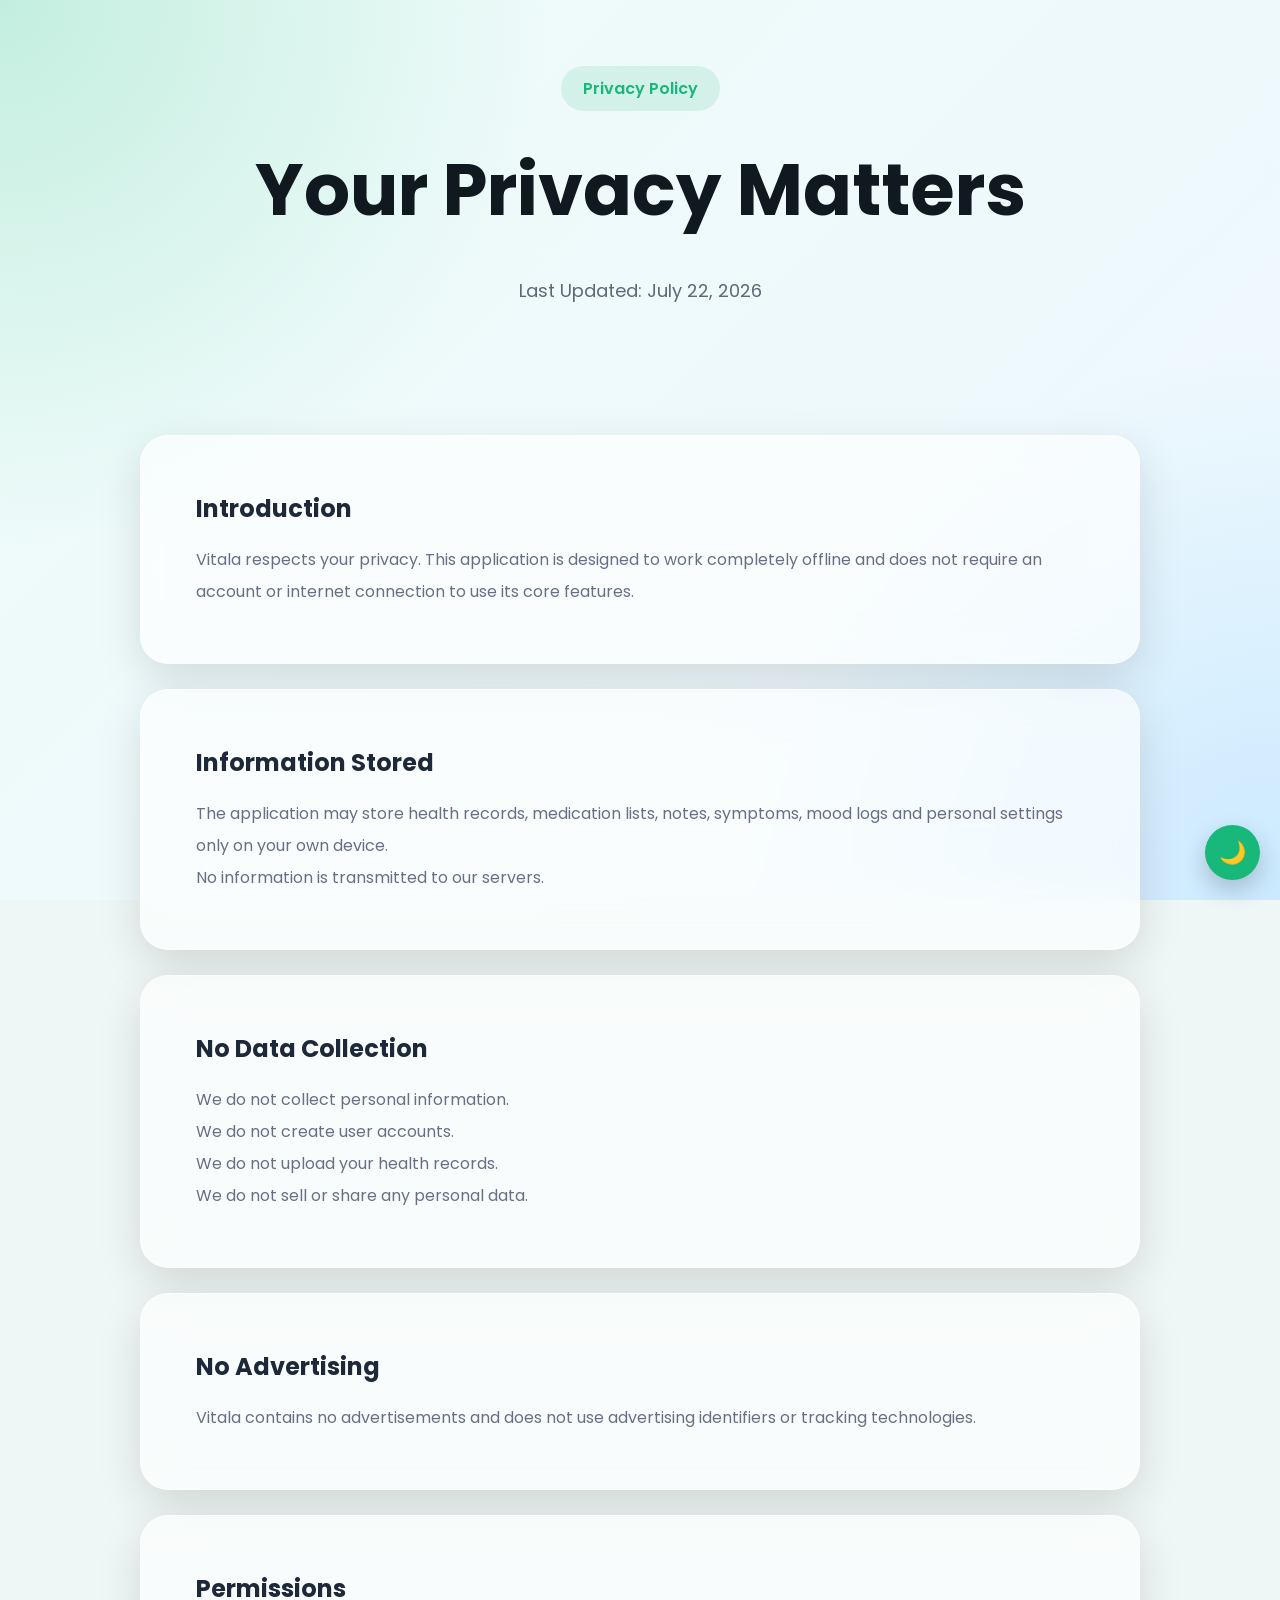
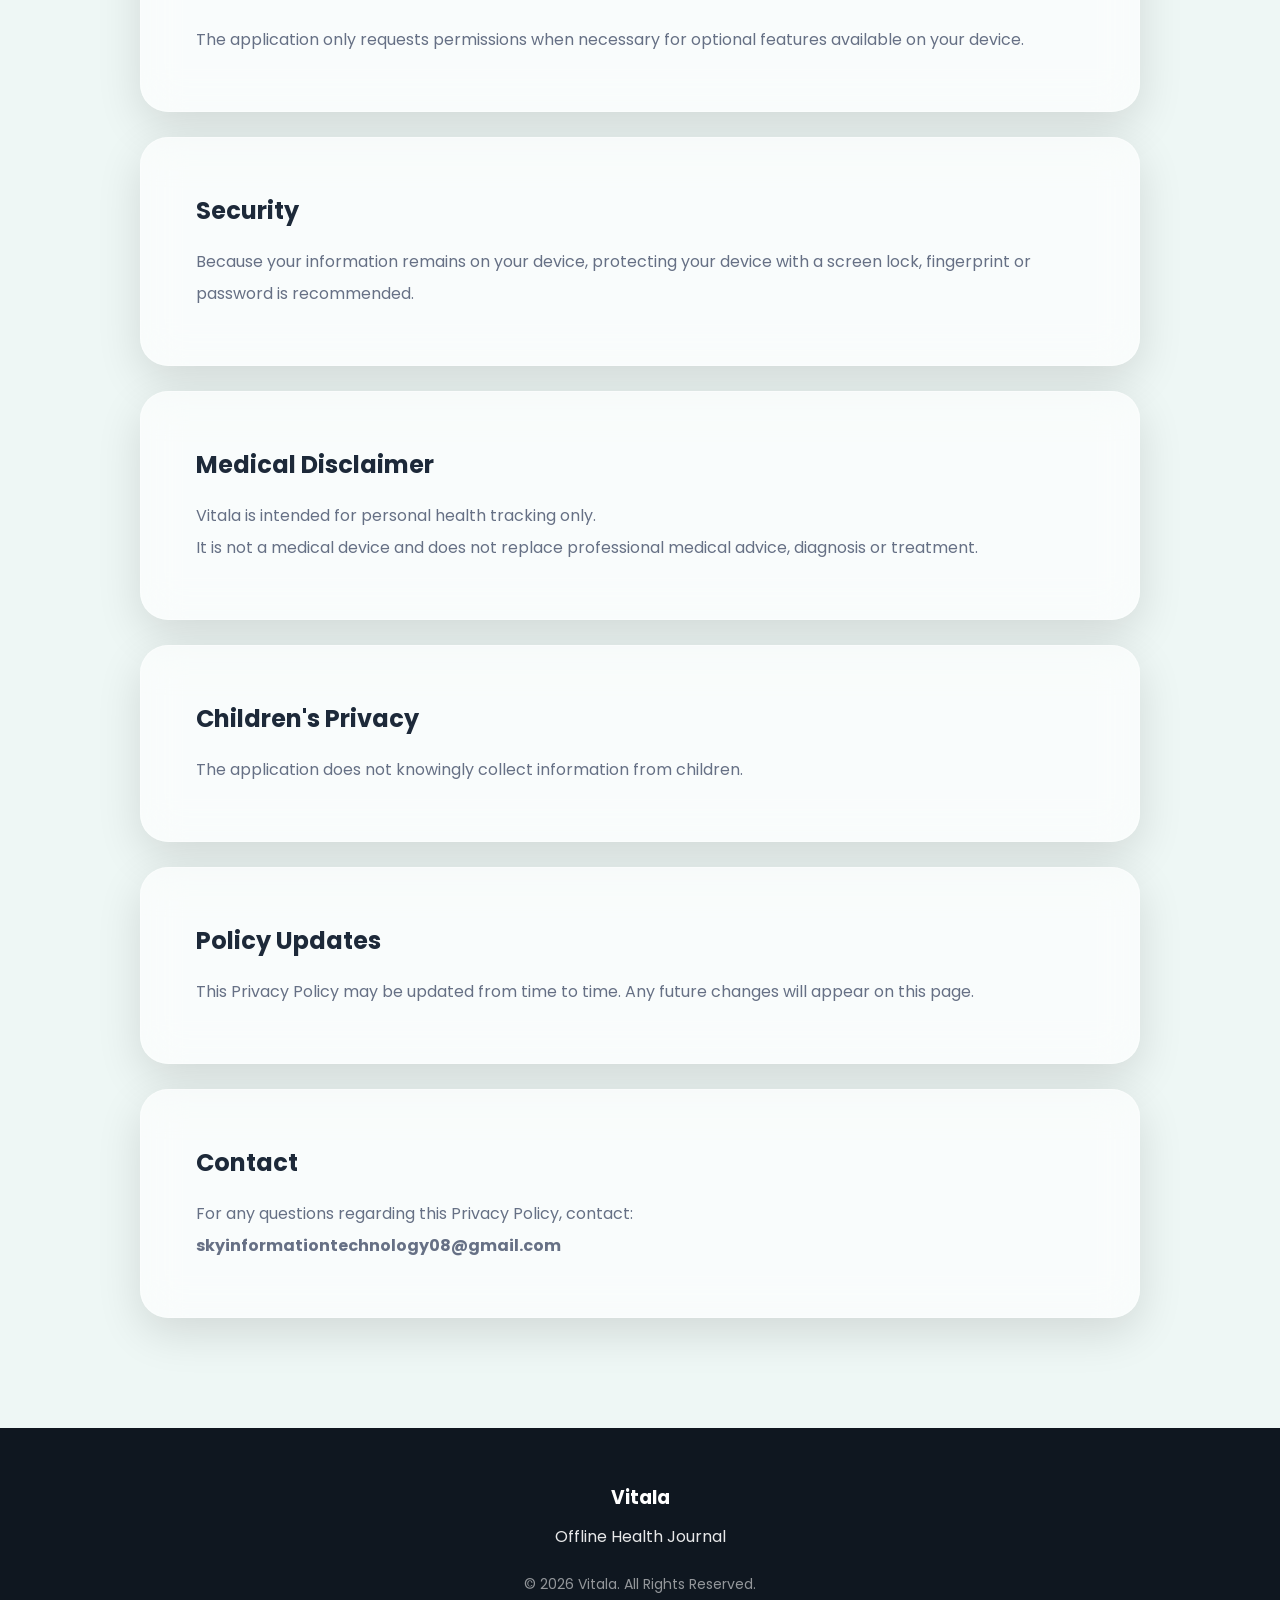
==== docs/privacy-policy.html @ e325323b "HJG" ====
<!DOCTYPE html>
<html lang="en">

<head>
    <meta charset="UTF-8">
    <meta name="viewport" content="width=device-width, initial-scale=1.0">
    <title>Privacy Policy - Vitala</title>

    <link rel="stylesheet" href="styles.css">

    <link rel="preconnect" href="https://fonts.googleapis.com">
    <link href="https://fonts.googleapis.com/css2?family=Poppins:wght@300;400;500;600;700&display=swap"
          rel="stylesheet">
</head>

<body>

<div class="background"></div>

<section class="hero" style="min-height:45vh;">

    <div class="hero-content">

        <span class="badge">Privacy Policy</span>

        <h1>Your Privacy Matters</h1>

        <p>
            Last Updated: July 22, 2026
        </p>

    </div>

</section>

<section class="info">

    <div class="glass-card">

        <h2>Introduction</h2>

        <p>

            Vitala respects your privacy. This application is designed to work completely offline and does not require an account or internet connection to use its core features.

        </p>

    </div>

    <br>

    <div class="glass-card">

        <h2>Information Stored</h2>

        <p>

            The application may store health records, medication lists, notes, symptoms, mood logs and personal settings only on your own device.

        </p>

        <p>

            No information is transmitted to our servers.

        </p>

    </div>

    <br>

    <div class="glass-card">

        <h2>No Data Collection</h2>

        <p>

            We do not collect personal information.

        </p>

        <p>

            We do not create user accounts.

        </p>

        <p>

            We do not upload your health records.

        </p>

        <p>

            We do not sell or share any personal data.

        </p>

    </div>

    <br>

    <div class="glass-card">

        <h2>No Advertising</h2>

        <p>

            Vitala contains no advertisements and does not use advertising identifiers or tracking technologies.

        </p>

    </div>

    <br>

    <div class="glass-card">

        <h2>Permissions</h2>

        <p>

            The application only requests permissions when necessary for optional features available on your device.

        </p>

    </div>

    <br>

    <div class="glass-card">

        <h2>Security</h2>

        <p>

            Because your information remains on your device, protecting your device with a screen lock, fingerprint or password is recommended.

        </p>

    </div>

    <br>

    <div class="glass-card">

        <h2>Medical Disclaimer</h2>

        <p>

            Vitala is intended for personal health tracking only.

        </p>

        <p>

            It is not a medical device and does not replace professional medical advice, diagnosis or treatment.

        </p>

    </div>

    <br>

    <div class="glass-card">

        <h2>Children's Privacy</h2>

        <p>

            The application does not knowingly collect information from children.

        </p>

    </div>

    <br>

    <div class="glass-card">

        <h2>Policy Updates</h2>

        <p>

            This Privacy Policy may be updated from time to time. Any future changes will appear on this page.

        </p>

    </div>

    <br>

    <div class="glass-card">

        <h2>Contact</h2>

        <p>

            For any questions regarding this Privacy Policy, contact:

        </p>

        <p>

            <strong>skyinformationtechnology08@gmail.com</strong>

        </p>

    </div>

</section>

<footer>

    <h3>Vitala</h3>

    <p>Offline Health Journal</p>

    <p class="copyright">

        © 2026 Vitala. All Rights Reserved.

    </p>

</footer>

<script src="app.js"></script>

</body>

</html>
---- docs/styles.css ----
*{
    margin:0;
    padding:0;
    box-sizing:border-box;
}

:root{

    --primary:#18b87b;
    --secondary:#3bb3ff;
    --dark:#101820;
    --card:rgba(255,255,255,.75);
    --border:rgba(255,255,255,.35);
    --text:#1d2939;
    --shadow:0 15px 45px rgba(0,0,0,.12);

}

body{

    font-family:'Poppins',sans-serif;
    color:var(--text);
    background:#eef7f5;
    overflow-x:hidden;

}

.background{

    position:fixed;
    inset:0;

    background:
    radial-gradient(circle at top left,#18b87b33,transparent 35%),
    radial-gradient(circle at bottom right,#3bb3ff33,transparent 35%),
    linear-gradient(135deg,#eefcf8,#eef7ff);

    z-index:-2;

}

.hero{

    min-height:100vh;

    display:flex;
    justify-content:center;
    align-items:center;

    text-align:center;

    padding:60px 25px;

}

.hero-content{

    width:100%;
    max-width:850px;

}

.badge{

    display:inline-block;

    padding:10px 22px;

    border-radius:50px;

    background:#18b87b20;

    color:var(--primary);

    font-weight:600;

    margin-bottom:25px;

}

.hero h1{

    font-size:72px;

    font-weight:700;

    color:var(--dark);

}

.hero p{

    margin:30px auto;

    max-width:700px;

    line-height:1.9;

    font-size:18px;

    color:#5d6975;

}

.hero-buttons{

    display:flex;

    justify-content:center;

    flex-wrap:wrap;

    gap:20px;

}

.primary-btn,
.secondary-btn{

    text-decoration:none;

    padding:16px 34px;

    border-radius:14px;

    transition:.35s;

    font-weight:600;

}

.primary-btn{

    background:linear-gradient(135deg,#18b87b,#24d39a);

    color:white;

    box-shadow:var(--shadow);

}

.primary-btn:hover{

    transform:translateY(-4px);

}

.secondary-btn{

    background:white;

    color:var(--dark);

    border:1px solid #ddd;

}

.secondary-btn:hover{

    background:#f5f5f5;

}

.features{

    padding:90px 25px;

}

.section-title{

    text-align:center;

    margin-bottom:55px;

}

.section-title h2{

    font-size:42px;

    margin-bottom:15px;

}

.section-title p{

    color:#667085;

}

.grid{

    display:grid;

    grid-template-columns:repeat(auto-fit,minmax(260px,1fr));

    gap:28px;

    max-width:1200px;

    margin:auto;

}

.card{

    background:var(--card);

    backdrop-filter:blur(16px);

    border:1px solid var(--border);

    border-radius:24px;

    padding:35px;

    transition:.35s;

    box-shadow:var(--shadow);

}

.card:hover{

    transform:translateY(-10px);

}

.icon{

    width:70px;

    height:70px;

    display:flex;

    justify-content:center;

    align-items:center;

    font-size:32px;

    border-radius:20px;

    background:linear-gradient(135deg,#18b87b,#3bb3ff);

    margin-bottom:22px;

}

.card h3{

    margin-bottom:12px;

}

.card p{

    color:#667085;

    line-height:1.8;

}

.info{

    padding:30px;

}

.glass-card{

    max-width:1000px;

    margin:auto;

    padding:55px;

    border-radius:28px;

    background:rgba(255,255,255,.65);

    backdrop-filter:blur(20px);

    border:1px solid rgba(255,255,255,.35);

    box-shadow:var(--shadow);

}

.glass-card h2{

    margin-bottom:18px;

}

.glass-card p{

    line-height:2;

    color:#667085;

}

footer{

    margin-top:80px;

    padding:55px 20px;

    text-align:center;

    background:#0f1720;

    color:white;

}

footer h3{

    margin-bottom:12px;

}

footer p{

    opacity:.9;

    margin-top:8px;

}

.copyright{

    margin-top:25px;

    opacity:.55;

    font-size:14px;

}

@keyframes fadeUp{

    from{

        opacity:0;

        transform:translateY(40px);

    }

    to{

        opacity:1;

        transform:translateY(0);

    }

}

.hero-content,
.card,
.glass-card{

    animation:fadeUp .8s ease;

}

@media(max-width:768px){

.hero h1{

font-size:48px;

}

.hero p{

font-size:16px;

}

.section-title h2{

font-size:30px;

}

.hero-buttons{

flex-direction:column;

}

.primary-btn,
.secondary-btn{

width:100%;

}

.glass-card{

padding:30px;

}

}
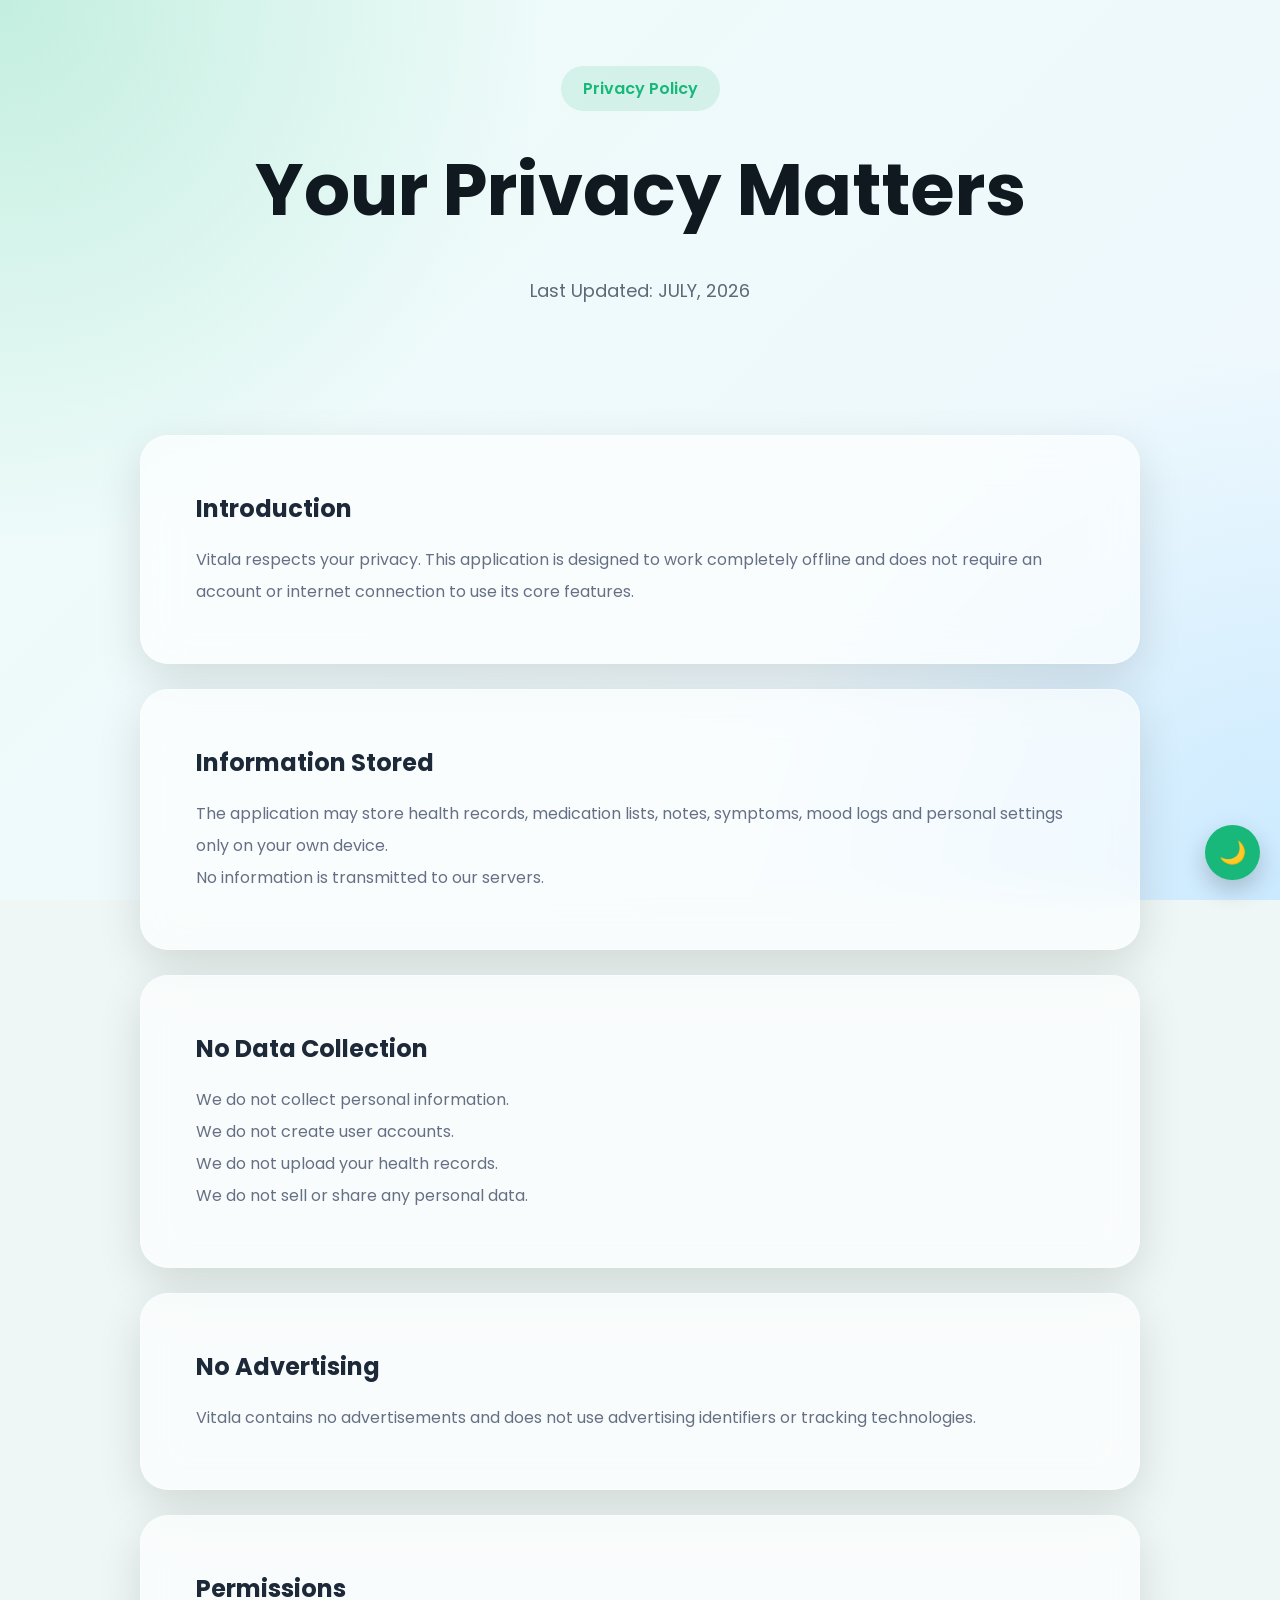
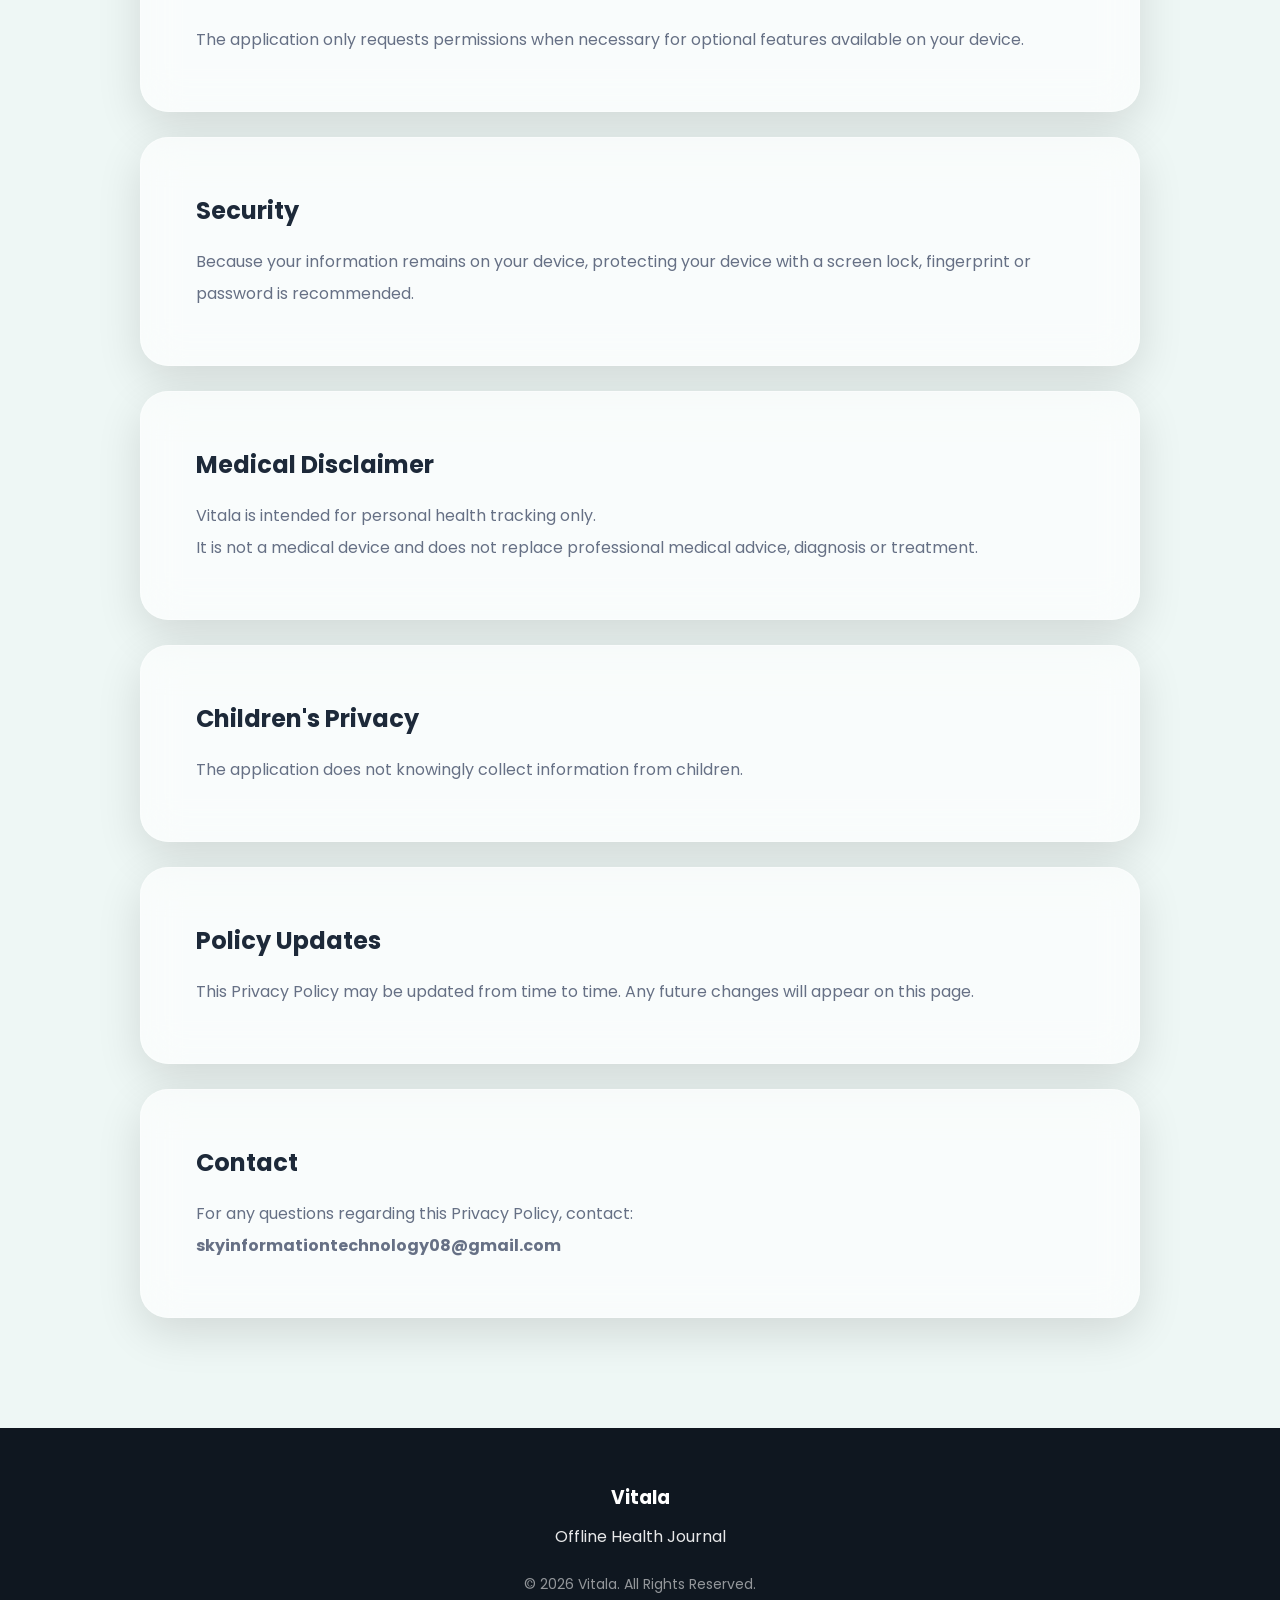
==== commit bd0b08bd: "ewfhjds" ====
--- a/docs/privacy-policy.html
+++ b/docs/privacy-policy.html
@@ -26,7 +26,7 @@
         <h1>Your Privacy Matters</h1>
 
         <p>
-            Last Updated: July 22, 2026
+            Last Updated: JULY, 2026
         </p>
 
     </div>
